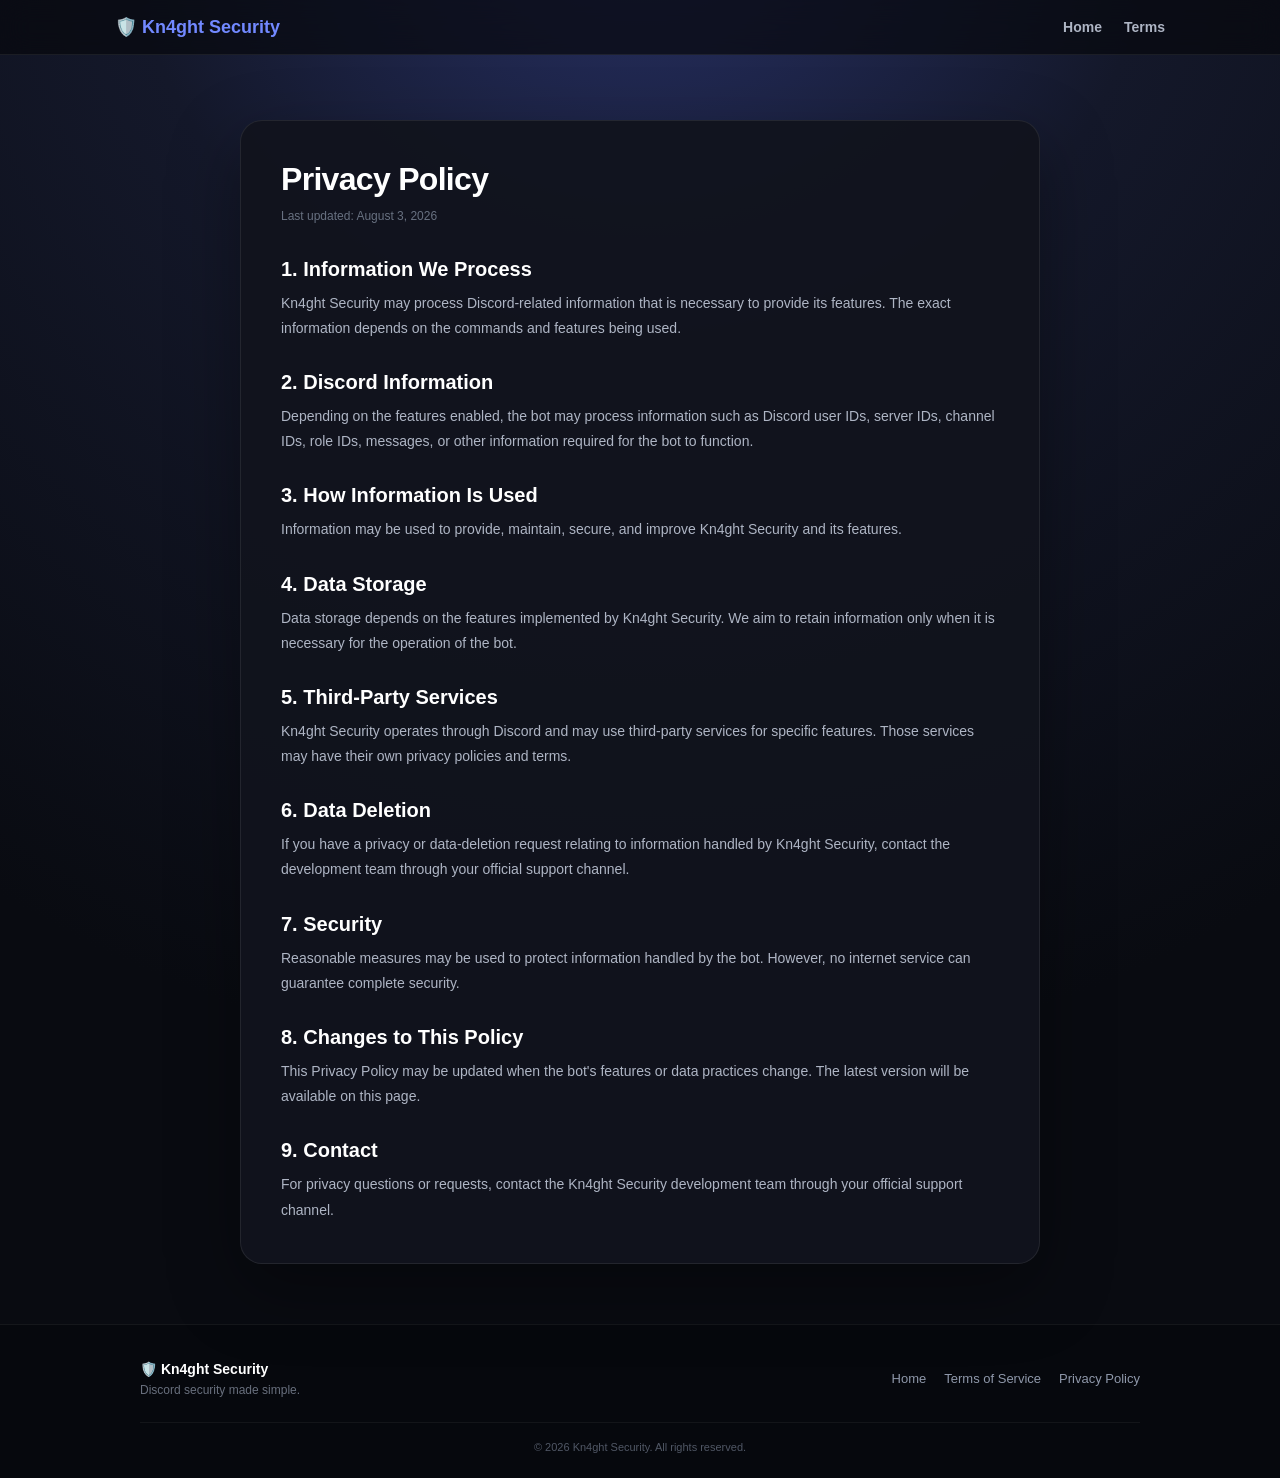
==== privacy.html @ 54e9b517 "Add files via upload" ====
<!DOCTYPE html>
<html lang="en">

<head>

  <meta charset="UTF-8">

  <meta
    name="viewport"
    content="width=device-width, initial-scale=1.0">

  <meta
    name="theme-color"
    content="#5865f2">

  <title>
    Privacy Policy - Kn4ght Security
  </title>

  <link rel="stylesheet" href="style.css">

</head>

<body>

  <!-- NAVBAR -->

  <nav>

    <div class="nav-content">

      <a
        href="index.html"
        class="logo">

        🛡️ <span>Kn4ght Security</span>

      </a>

      <div class="nav-links">

        <a href="index.html">
          Home
        </a>

        <a href="terms.html">
          Terms
        </a>

      </div>

    </div>

  </nav>


  <!-- PRIVACY POLICY -->

  <main class="legal-page">

    <article class="legal-card">

      <h1>
        Privacy Policy
      </h1>

      <p class="updated">
        Last updated: August 3, 2026
      </p>


      <h2>
        1. Information We Process
      </h2>

      <p>
        Kn4ght Security may process Discord-related
        information that is necessary to provide
        its features. The exact information depends
        on the commands and features being used.
      </p>


      <h2>
        2. Discord Information
      </h2>

      <p>
        Depending on the features enabled, the bot
        may process information such as Discord
        user IDs, server IDs, channel IDs, role IDs,
        messages, or other information required
        for the bot to function.
      </p>


      <h2>
        3. How Information Is Used
      </h2>

      <p>
        Information may be used to provide,
        maintain, secure, and improve Kn4ght
        Security and its features.
      </p>


      <h2>
        4. Data Storage
      </h2>

      <p>
        Data storage depends on the features
        implemented by Kn4ght Security. We aim
        to retain information only when it is
        necessary for the operation of the bot.
      </p>


      <h2>
        5. Third-Party Services
      </h2>

      <p>
        Kn4ght Security operates through Discord
        and may use third-party services for
        specific features. Those services may
        have their own privacy policies and
        terms.
      </p>


      <h2>
        6. Data Deletion
      </h2>

      <p>
        If you have a privacy or data-deletion
        request relating to information handled
        by Kn4ght Security, contact the development
        team through your official support channel.
      </p>


      <h2>
        7. Security
      </h2>

      <p>
        Reasonable measures may be used to protect
        information handled by the bot. However,
        no internet service can guarantee complete
        security.
      </p>


      <h2>
        8. Changes to This Policy
      </h2>

      <p>
        This Privacy Policy may be updated when
        the bot's features or data practices change.
        The latest version will be available on
        this page.
      </p>


      <h2>
        9. Contact
      </h2>

      <p>
        For privacy questions or requests, contact
        the Kn4ght Security development team through
        your official support channel.
      </p>

    </article>

  </main>


  <!-- FOOTER -->

  <footer>

    <div class="footer-content">

      <div>
        <strong>
          🛡️ Kn4ght Security
        </strong>

        <p>
          Discord security made simple.
        </p>
      </div>

      <div class="footer-links">

        <a href="index.html">
          Home
        </a>

        <a href="terms.html">
          Terms of Service
        </a>

        <a href="privacy.html">
          Privacy Policy
        </a>

      </div>

    </div>

    <div class="copyright">
      © 2026 Kn4ght Security. All rights reserved.
    </div>

  </footer>


  <script src="script.js"></script>

</body>
</html>
---- style.css ----
/* =========================
   RESET
========================= */

* {
  box-sizing: border-box;
  margin: 0;
  padding: 0;
}

html {
  scroll-behavior: smooth;
}

body {
  min-height: 100vh;

  font-family:
    Arial,
    Helvetica,
    sans-serif;

  color: #ffffff;

  background:
    radial-gradient(
      circle at 50% -10%,
      #29336b 0%,
      #14182a 30%,
      #090b11 70%
    );

  overflow-x: hidden;
}

::selection {
  background: #5865f2;
  color: #ffffff;
}


/* =========================
   NAVBAR
========================= */

nav {
  position: fixed;

  top: 0;
  left: 0;

  width: 100%;

  padding: 16px 20px;

  background: rgba(7, 9, 14, 0.72);

  backdrop-filter: blur(15px);
  -webkit-backdrop-filter: blur(15px);

  border-bottom:
    1px solid rgba(255, 255, 255, 0.07);

  z-index: 1000;

  transition:
    background 0.25s ease,
    box-shadow 0.25s ease;
}

nav.scrolled {
  background: rgba(7, 9, 14, 0.94);

  box-shadow:
    0 8px 30px rgba(0, 0, 0, 0.25);
}

.nav-content {
  width: 100%;
  max-width: 1050px;

  margin: auto;

  display: flex;

  align-items: center;
  justify-content: space-between;
}

.logo {
  color: white;

  text-decoration: none;

  font-size: 18px;
  font-weight: 800;
}

.logo span {
  color: #7289ff;
}

.nav-links {
  display: flex;

  align-items: center;

  gap: 22px;
}

.nav-links a {
  color: #aeb5c4;

  text-decoration: none;

  font-size: 14px;
  font-weight: 600;

  transition:
    color 0.2s ease;
}

.nav-links a:hover {
  color: #ffffff;
}


/* =========================
   HERO
========================= */

.hero {
  min-height: 100vh;

  padding:
    120px 20px
    80px;

  display: flex;

  align-items: center;
  justify-content: center;
}


/* =========================
   CARD
========================= */

.card {
  position: relative;

  width: 100%;
  max-width: 540px;

  padding: 45px 28px;

  text-align: center;

  background:
    linear-gradient(
      145deg,
      rgba(25, 30, 45, 0.96),
      rgba(12, 15, 22, 0.97)
    );

  border:
    1px solid rgba(255, 255, 255, 0.09);

  border-radius: 26px;

  box-shadow:
    0 30px 90px rgba(0, 0, 0, 0.5),
    0 0 50px rgba(88, 101, 242, 0.08);

  overflow: hidden;

  animation:
    cardIn 0.7s ease-out;
}

.card::before {
  content: "";

  position: absolute;

  top: -150px;
  left: 50%;

  width: 320px;
  height: 320px;

  transform: translateX(-50%);

  background:
    rgba(88, 101, 242, 0.12);

  filter: blur(70px);

  pointer-events: none;
}

@keyframes cardIn {

  from {
    opacity: 0;
    transform:
      translateY(30px)
      scale(0.97);
  }

  to {
    opacity: 1;
    transform:
      translateY(0)
      scale(1);
  }

}


/* =========================
   BOT IMAGE
========================= */

.bot-icon {
  position: relative;

  width: 120px;
  height: 120px;

  margin:
    0 auto
    16px;

  border-radius: 50%;

  overflow: hidden;

  background: #151925;

  border:
    4px solid #5865f2;

  box-shadow:
    0 0 0 6px rgba(88, 101, 242, 0.08),
    0 0 40px rgba(88, 101, 242, 0.42);

  animation:
    floating 3s ease-in-out infinite;
}

.bot-icon img {
  display: block;

  width: 100%;
  height: 100%;

  object-fit: cover;

  border-radius: 50%;
}

@keyframes floating {

  0%,
  100% {
    transform: translateY(0);
  }

  50% {
    transform: translateY(-7px);
  }

}


/* =========================
   STATUS
========================= */

.status {
  position: relative;

  display: inline-flex;

  align-items: center;

  gap: 7px;

  margin-bottom: 12px;

  padding:
    6px 11px;

  border-radius: 50px;

  background:
    rgba(35, 197, 94, 0.09);

  border:
    1px solid rgba(35, 197, 94, 0.16);

  color: #8ee6aa;

  font-size: 12px;
  font-weight: 700;
}

.status-dot {
  width: 7px;
  height: 7px;

  border-radius: 50%;

  background: #23c55e;

  box-shadow:
    0 0 8px rgba(35, 197, 94, 0.8);
}


/* =========================
   TEXT
========================= */

h1 {
  position: relative;

  margin-bottom: 12px;

  font-size: 32px;

  font-weight: 800;

  letter-spacing: -0.7px;
}

.description {
  position: relative;

  max-width: 430px;

  margin:
    0 auto
    28px;

  color: #aeb5c4;

  font-size: 15px;

  line-height: 1.7;
}


/* =========================
   INVITE BUTTON
========================= */

.invite-btn {
  position: relative;

  display: flex;

  width: 100%;
  min-height: 55px;

  align-items: center;
  justify-content: center;

  padding:
    15px 20px;

  border-radius: 13px;

  background:
    linear-gradient(
      135deg,
      #7280ff,
      #5865f2
    );

  color: #ffffff;

  text-decoration: none;

  font-size: 16px;
  font-weight: 800;

  box-shadow:
    0 10px 30px
    rgba(88, 101, 242, 0.27);

  transition:
    transform 0.2s ease,
    box-shadow 0.2s ease,
    filter 0.2s ease;
}

.invite-btn:hover {
  transform: translateY(-3px);

  filter: brightness(1.08);

  box-shadow:
    0 16px 40px
    rgba(88, 101, 242, 0.4);
}

.invite-btn:active {
  transform: scale(0.97);
}


/* =========================
   FEATURES
========================= */

.features {
  position: relative;

  margin-top: 28px;

  display: grid;

  grid-template-columns:
    repeat(2, 1fr);

  gap: 10px;
}

.feature {
  display: flex;

  align-items: center;

  gap: 11px;

  min-height: 65px;

  padding: 12px;

  text-align: left;

  background:
    rgba(255, 255, 255, 0.035);

  border:
    1px solid rgba(255, 255, 255, 0.06);

  border-radius: 12px;

  transition:
    transform 0.2s ease,
    background 0.2s ease,
    border-color 0.2s ease;
}

.feature:hover {
  transform: translateY(-3px);

  background:
    rgba(88, 101, 242, 0.08);

  border-color:
    rgba(88, 101, 242, 0.25);
}

.feature-icon {
  width: 38px;
  height: 38px;

  flex-shrink: 0;

  display: flex;

  align-items: center;
  justify-content: center;

  border-radius: 10px;

  background:
    rgba(88, 101, 242, 0.1);

  font-size: 18px;
}

.feature strong {
  display: block;

  color: #ffffff;

  font-size: 13px;
}

.feature small {
  display: block;

  margin-top: 4px;

  color: #777f91;

  font-size: 11px;
}


/* =========================
   ABOUT
========================= */

.about {
  min-height: 75vh;

  padding:
    100px 20px;

  display: flex;

  align-items: center;
  justify-content: center;
}

.about-card {
  width: 100%;
  max-width: 720px;

  padding: 45px 35px;

  text-align: center;

  background:
    rgba(17, 20, 29, 0.78);

  border:
    1px solid rgba(255, 255, 255, 0.07);

  border-radius: 22px;

  box-shadow:
    0 25px 70px
    rgba(0, 0, 0, 0.3);
}

.section-label {
  display: inline-block;

  margin-bottom: 12px;

  color: #7280ff;

  font-size: 12px;
  font-weight: 800;

  letter-spacing: 2px;
}

.about-card h2 {
  margin-bottom: 15px;

  font-size: 28px;
}

.about-card p {
  max-width: 600px;

  margin: auto;

  color: #aeb5c4;

  font-size: 15px;

  line-height: 1.8;
}

.secondary-btn {
  display: inline-flex;

  margin-top: 25px;

  padding:
    12px 20px;

  border:
    1px solid rgba(88, 101, 242, 0.35);

  border-radius: 10px;

  color: #aeb7ff;

  text-decoration: none;

  font-size: 14px;
  font-weight: 700;

  transition:
    background 0.2s ease,
    transform 0.2s ease;
}

.secondary-btn:hover {
  background:
    rgba(88, 101, 242, 0.1);

  transform: translateY(-2px);
}


/* =========================
   FOOTER
========================= */

footer {
  padding:
    35px 20px
    25px;

  border-top:
    1px solid rgba(255, 255, 255, 0.06);

  background:
    rgba(5, 7, 11, 0.65);
}

.footer-content {
  width: 100%;
  max-width: 1000px;

  margin: auto;

  display: flex;

  align-items: center;
  justify-content: space-between;

  gap: 20px;
}

.footer-content strong {
  font-size: 14px;
}

.footer-content p {
  margin-top: 5px;

  color: #686f7d;

  font-size: 12px;
}

.footer-links {
  display: flex;

  gap: 18px;
}

.footer-links a {
  color: #8f98aa;

  text-decoration: none;

  font-size: 13px;

  transition:
    color 0.2s ease;
}

.footer-links a:hover {
  color: #7289ff;
}

.copyright {
  max-width: 1000px;

  margin:
    25px auto
    0;

  padding-top: 18px;

  border-top:
    1px solid rgba(255, 255, 255, 0.05);

  color: #505765;

  font-size: 11px;

  text-align: center;
}


/* =========================
   LEGAL PAGES
========================= */

.legal-page {
  min-height: 100vh;

  padding:
    120px 20px
    60px;

  display: flex;

  justify-content: center;
}

.legal-card {
  width: 100%;
  max-width: 800px;

  padding: 40px;

  background:
    rgba(17, 20, 29, 0.94);

  border:
    1px solid rgba(255, 255, 255, 0.08);

  border-radius: 22px;

  box-shadow:
    0 25px 70px
    rgba(0, 0, 0, 0.35);

  animation:
    cardIn 0.6s ease-out;
}

.legal-card h1 {
  margin-bottom: 8px;
}

.legal-card h2 {
  margin-top: 30px;

  margin-bottom: 10px;

  font-size: 20px;
}

.legal-card p {
  color: #aeb5c4;

  font-size: 14px;

  line-height: 1.8;
}

.updated {
  color: #687181 !important;

  font-size: 12px !important;
}


/* =========================
   MOBILE
========================= */

@media (max-width: 650px) {

  .nav-content {
    justify-content: center;
  }

  .nav-links {
    display: none;
  }

  .logo {
    font-size: 17px;
  }

  .hero {
    padding:
      100px 15px
      55px;
  }

  .card {
    padding:
      35px 18px;
  }

  .bot-icon {
    width: 105px;
    height: 105px;
  }

  h1 {
    font-size: 27px;
  }

  .description {
    font-size: 14px;
  }

  .features {
    grid-template-columns: 1fr;
  }

  .feature {
    min-height: 58px;
  }

  .about {
    padding:
      70px 15px;
  }

  .about-card {
    padding:
      30px 20px;
  }

  .about-card h2 {
    font-size: 24px;
  }

  .footer-content {
    flex-direction: column;

    text-align: center;
  }

  .footer-links {
    flex-wrap: wrap;

    justify-content: center;
  }

  .legal-page {
    padding:
      100px 15px
      40px;
  }

  .legal-card {
    padding:
      28px 20px;
  }

  .legal-card h1 {
    font-size: 26px;
  }

}


/* =========================
   REDUCED MOTION
========================= */

@media (prefers-reduced-motion: reduce) {

  html {
    scroll-behavior: auto;
  }

  *,
  *::before,
  *::after {
    animation-duration: 0.01ms !important;

    animation-iteration-count: 1 !important;

    transition-duration: 0.01ms !important;
  }

}
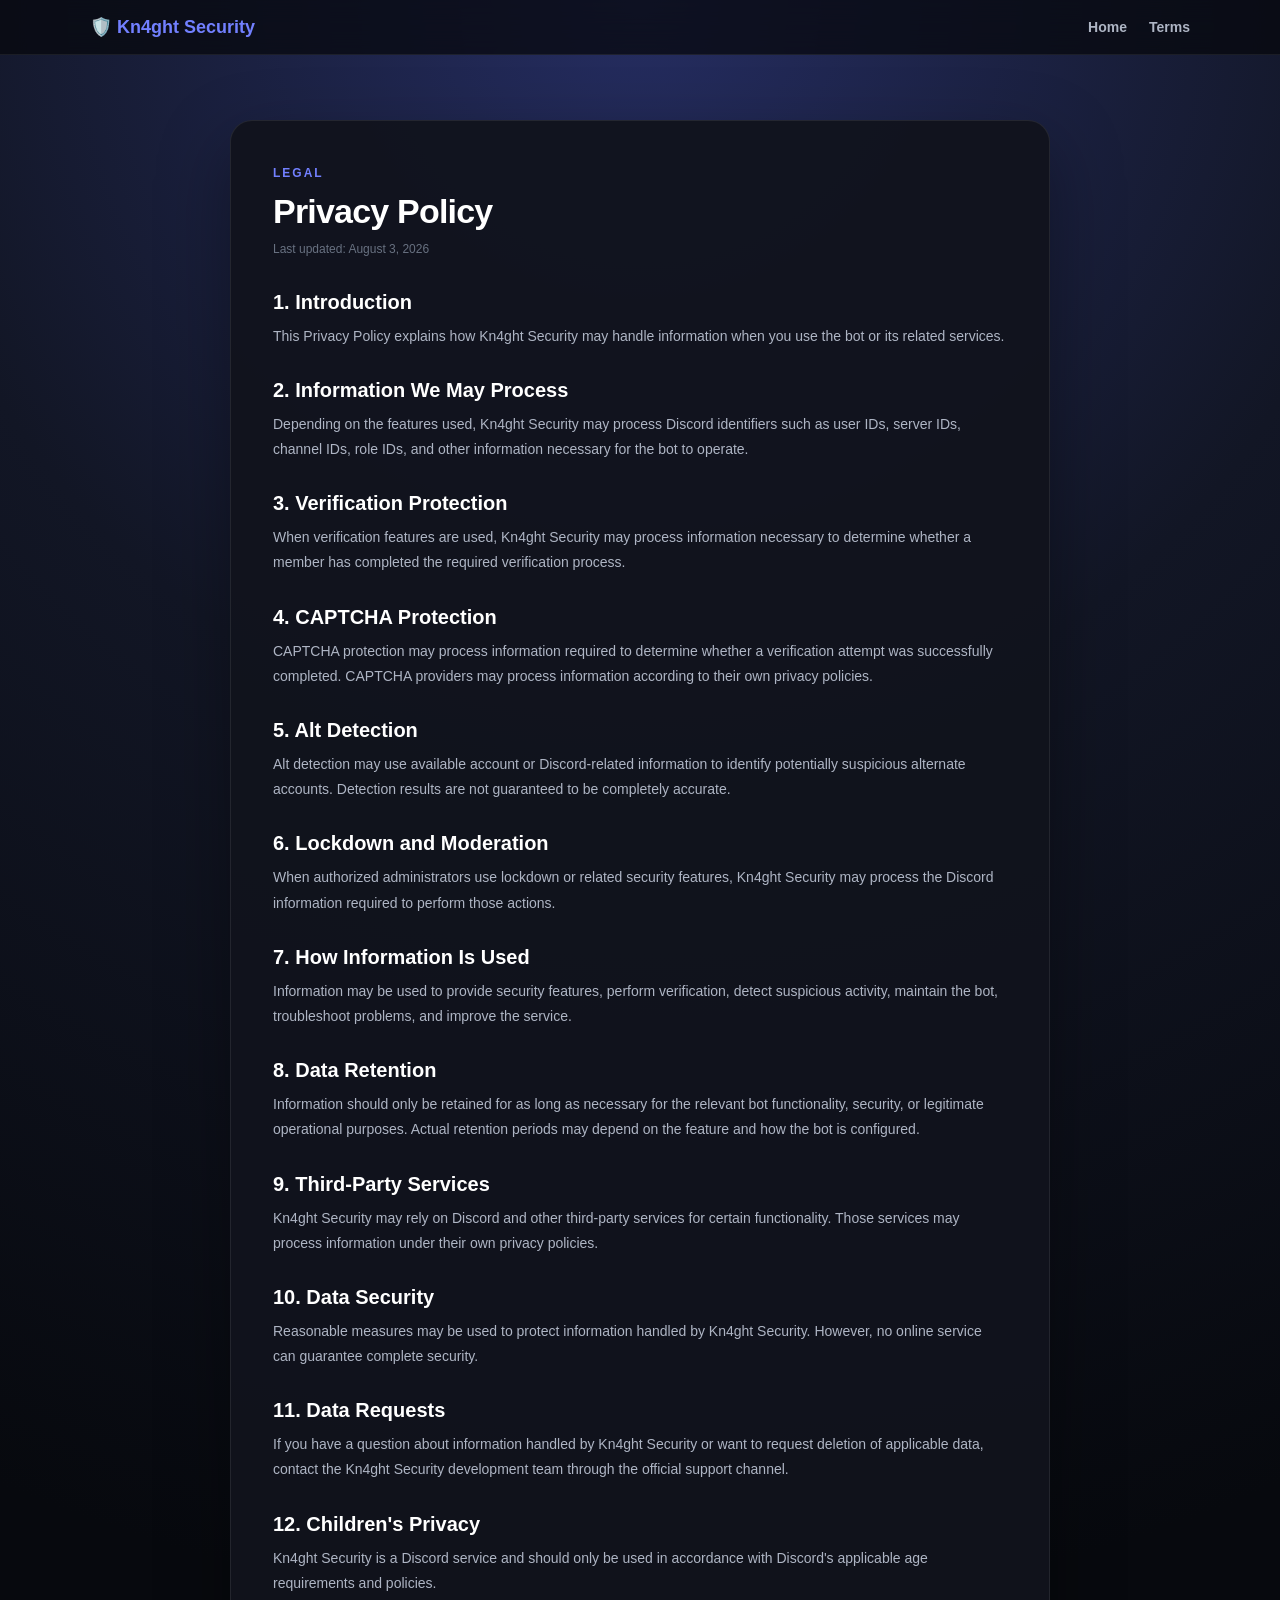
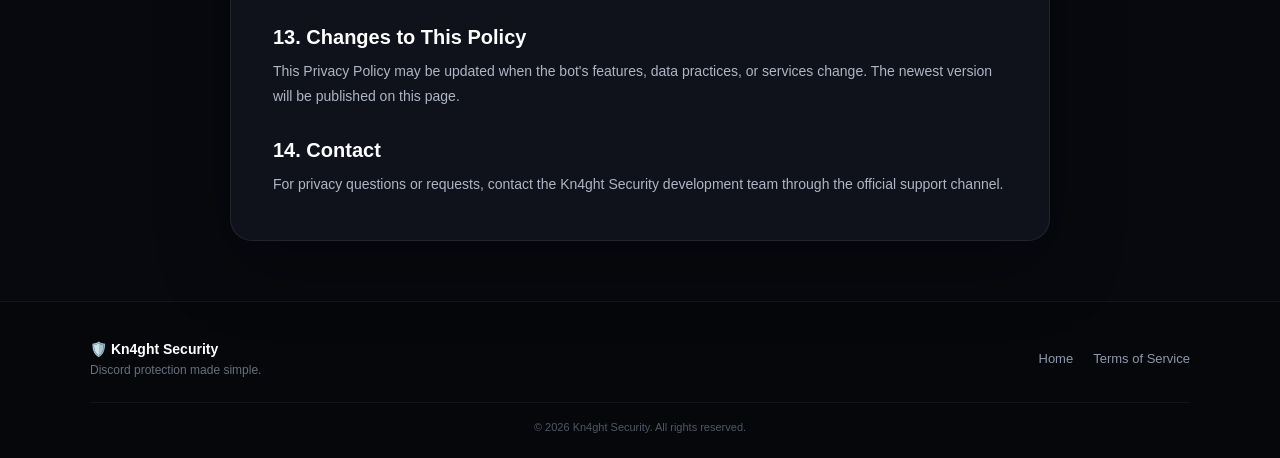
==== commit d90b6092: "Add files via upload" ====
--- a/privacy.html
+++ b/privacy.html
@@ -2,7 +2,6 @@
 <html lang="en">
 
 <head>
-
   <meta charset="UTF-8">
 
   <meta
@@ -13,19 +12,20 @@
     name="theme-color"
     content="#5865f2">
 
-  <title>
-    Privacy Policy - Kn4ght Security
-  </title>
+  <meta
+    name="description"
+    content="Privacy Policy for Kn4ght Security.">
+
+  <title>Privacy Policy | Kn4ght Security</title>
 
   <link rel="stylesheet" href="style.css">
-
 </head>
 
 <body>
 
   <!-- NAVBAR -->
 
-  <nav>
+  <nav id="navbar">
 
     <div class="nav-content">
 
@@ -60,6 +60,10 @@
 
     <article class="legal-card">
 
+      <span class="section-label">
+        LEGAL
+      </span>
+
       <h1>
         Privacy Policy
       </h1>
@@ -70,110 +74,181 @@
 
 
       <h2>
-        1. Information We Process
-      </h2>
-
-      <p>
-        Kn4ght Security may process Discord-related
-        information that is necessary to provide
-        its features. The exact information depends
-        on the commands and features being used.
-      </p>
-
-
-      <h2>
-        2. Discord Information
-      </h2>
-
-      <p>
-        Depending on the features enabled, the bot
-        may process information such as Discord
-        user IDs, server IDs, channel IDs, role IDs,
-        messages, or other information required
-        for the bot to function.
-      </p>
-
-
-      <h2>
-        3. How Information Is Used
-      </h2>
-
-      <p>
-        Information may be used to provide,
-        maintain, secure, and improve Kn4ght
-        Security and its features.
-      </p>
-
-
-      <h2>
-        4. Data Storage
-      </h2>
-
-      <p>
-        Data storage depends on the features
-        implemented by Kn4ght Security. We aim
-        to retain information only when it is
-        necessary for the operation of the bot.
-      </p>
-
-
-      <h2>
-        5. Third-Party Services
-      </h2>
-
-      <p>
-        Kn4ght Security operates through Discord
-        and may use third-party services for
-        specific features. Those services may
-        have their own privacy policies and
-        terms.
-      </p>
-
-
-      <h2>
-        6. Data Deletion
-      </h2>
-
-      <p>
-        If you have a privacy or data-deletion
-        request relating to information handled
-        by Kn4ght Security, contact the development
-        team through your official support channel.
-      </p>
-
-
-      <h2>
-        7. Security
-      </h2>
-
-      <p>
-        Reasonable measures may be used to protect
-        information handled by the bot. However,
-        no internet service can guarantee complete
-        security.
-      </p>
-
-
-      <h2>
-        8. Changes to This Policy
+        1. Introduction
+      </h2>
+
+      <p>
+        This Privacy Policy explains how
+        Kn4ght Security may handle information
+        when you use the bot or its related
+        services.
+      </p>
+
+
+      <h2>
+        2. Information We May Process
+      </h2>
+
+      <p>
+        Depending on the features used,
+        Kn4ght Security may process Discord
+        identifiers such as user IDs, server
+        IDs, channel IDs, role IDs, and other
+        information necessary for the bot to
+        operate.
+      </p>
+
+
+      <h2>
+        3. Verification Protection
+      </h2>
+
+      <p>
+        When verification features are used,
+        Kn4ght Security may process information
+        necessary to determine whether a member
+        has completed the required verification
+        process.
+      </p>
+
+
+      <h2>
+        4. CAPTCHA Protection
+      </h2>
+
+      <p>
+        CAPTCHA protection may process
+        information required to determine
+        whether a verification attempt was
+        successfully completed. CAPTCHA
+        providers may process information
+        according to their own privacy policies.
+      </p>
+
+
+      <h2>
+        5. Alt Detection
+      </h2>
+
+      <p>
+        Alt detection may use available account
+        or Discord-related information to identify
+        potentially suspicious alternate accounts.
+        Detection results are not guaranteed to
+        be completely accurate.
+      </p>
+
+
+      <h2>
+        6. Lockdown and Moderation
+      </h2>
+
+      <p>
+        When authorized administrators use
+        lockdown or related security features,
+        Kn4ght Security may process the Discord
+        information required to perform those
+        actions.
+      </p>
+
+
+      <h2>
+        7. How Information Is Used
+      </h2>
+
+      <p>
+        Information may be used to provide
+        security features, perform verification,
+        detect suspicious activity, maintain
+        the bot, troubleshoot problems, and
+        improve the service.
+      </p>
+
+
+      <h2>
+        8. Data Retention
+      </h2>
+
+      <p>
+        Information should only be retained for
+        as long as necessary for the relevant
+        bot functionality, security, or legitimate
+        operational purposes. Actual retention
+        periods may depend on the feature and
+        how the bot is configured.
+      </p>
+
+
+      <h2>
+        9. Third-Party Services
+      </h2>
+
+      <p>
+        Kn4ght Security may rely on Discord and
+        other third-party services for certain
+        functionality. Those services may process
+        information under their own privacy
+        policies.
+      </p>
+
+
+      <h2>
+        10. Data Security
+      </h2>
+
+      <p>
+        Reasonable measures may be used to
+        protect information handled by
+        Kn4ght Security. However, no online
+        service can guarantee complete security.
+      </p>
+
+
+      <h2>
+        11. Data Requests
+      </h2>
+
+      <p>
+        If you have a question about information
+        handled by Kn4ght Security or want to
+        request deletion of applicable data,
+        contact the Kn4ght Security development
+        team through the official support channel.
+      </p>
+
+
+      <h2>
+        12. Children's Privacy
+      </h2>
+
+      <p>
+        Kn4ght Security is a Discord service and
+        should only be used in accordance with
+        Discord's applicable age requirements
+        and policies.
+      </p>
+
+
+      <h2>
+        13. Changes to This Policy
       </h2>
 
       <p>
         This Privacy Policy may be updated when
-        the bot's features or data practices change.
-        The latest version will be available on
-        this page.
-      </p>
-
-
-      <h2>
-        9. Contact
-      </h2>
-
-      <p>
-        For privacy questions or requests, contact
-        the Kn4ght Security development team through
-        your official support channel.
+        the bot's features, data practices, or
+        services change. The newest version will
+        be published on this page.
+      </p>
+
+
+      <h2>
+        14. Contact
+      </h2>
+
+      <p>
+        For privacy questions or requests,
+        contact the Kn4ght Security development
+        team through the official support channel.
       </p>
 
     </article>
@@ -188,14 +263,17 @@
     <div class="footer-content">
 
       <div>
+
         <strong>
           🛡️ Kn4ght Security
         </strong>
 
         <p>
-          Discord security made simple.
+          Discord protection made simple.
         </p>
+
       </div>
+
 
       <div class="footer-links">
 
@@ -207,16 +285,14 @@
           Terms of Service
         </a>
 
-        <a href="privacy.html">
-          Privacy Policy
-        </a>
-
       </div>
 
     </div>
 
+
     <div class="copyright">
-      © 2026 Kn4ght Security. All rights reserved.
+      © 2026 Kn4ght Security.
+      All rights reserved.
     </div>
 
   </footer>
@@ -225,4 +301,5 @@
   <script src="script.js"></script>
 
 </body>
+
 </html>
--- a/style.css
+++ b/style.css
@@ -14,20 +14,16 @@
 
 body {
   min-height: 100vh;
-
-  font-family:
-    Arial,
-    Helvetica,
-    sans-serif;
+  font-family: Arial, Helvetica, sans-serif;
 
   color: #ffffff;
 
   background:
     radial-gradient(
-      circle at 50% -10%,
-      #29336b 0%,
-      #14182a 30%,
-      #090b11 70%
+      circle at 50% 0%,
+      #252d61 0%,
+      #121625 35%,
+      #07090e 75%
     );
 
   overflow-x: hidden;
@@ -35,7 +31,7 @@
 
 ::selection {
   background: #5865f2;
-  color: #ffffff;
+  color: white;
 }
 
 
@@ -45,7 +41,6 @@
 
 nav {
   position: fixed;
-
   top: 0;
   left: 0;
 
@@ -53,13 +48,12 @@
 
   padding: 16px 20px;
 
-  background: rgba(7, 9, 14, 0.72);
-
-  backdrop-filter: blur(15px);
-  -webkit-backdrop-filter: blur(15px);
-
-  border-bottom:
-    1px solid rgba(255, 255, 255, 0.07);
+  background: rgba(7, 9, 14, 0.75);
+
+  backdrop-filter: blur(16px);
+  -webkit-backdrop-filter: blur(16px);
+
+  border-bottom: 1px solid rgba(255, 255, 255, 0.07);
 
   z-index: 1000;
 
@@ -69,15 +63,15 @@
 }
 
 nav.scrolled {
-  background: rgba(7, 9, 14, 0.94);
+  background: rgba(7, 9, 14, 0.95);
 
   box-shadow:
-    0 8px 30px rgba(0, 0, 0, 0.25);
+    0 8px 30px rgba(0, 0, 0, 0.3);
 }
 
 .nav-content {
   width: 100%;
-  max-width: 1050px;
+  max-width: 1100px;
 
   margin: auto;
 
@@ -97,7 +91,7 @@
 }
 
 .logo span {
-  color: #7289ff;
+  color: #7280ff;
 }
 
 .nav-links {
@@ -121,7 +115,7 @@
 }
 
 .nav-links a:hover {
-  color: #ffffff;
+  color: white;
 }
 
 
@@ -144,24 +138,24 @@
 
 
 /* =========================
-   CARD
+   HERO CARD
 ========================= */
 
 .card {
   position: relative;
 
   width: 100%;
-  max-width: 540px;
-
-  padding: 45px 28px;
+  max-width: 560px;
+
+  padding: 48px 30px;
 
   text-align: center;
 
   background:
     linear-gradient(
       145deg,
-      rgba(25, 30, 45, 0.96),
-      rgba(12, 15, 22, 0.97)
+      rgba(25, 30, 47, 0.97),
+      rgba(11, 14, 21, 0.97)
     );
 
   border:
@@ -171,7 +165,7 @@
 
   box-shadow:
     0 30px 90px rgba(0, 0, 0, 0.5),
-    0 0 50px rgba(88, 101, 242, 0.08);
+    0 0 50px rgba(88, 101, 242, 0.1);
 
   overflow: hidden;
 
@@ -184,18 +178,18 @@
 
   position: absolute;
 
-  top: -150px;
+  top: -170px;
   left: 50%;
 
-  width: 320px;
-  height: 320px;
+  width: 350px;
+  height: 350px;
 
   transform: translateX(-50%);
 
   background:
-    rgba(88, 101, 242, 0.12);
-
-  filter: blur(70px);
+    rgba(88, 101, 242, 0.13);
+
+  filter: blur(75px);
 
   pointer-events: none;
 }
@@ -204,6 +198,7 @@
 
   from {
     opacity: 0;
+
     transform:
       translateY(30px)
       scale(0.97);
@@ -211,6 +206,7 @@
 
   to {
     opacity: 1;
+
     transform:
       translateY(0)
       scale(1);
@@ -226,12 +222,12 @@
 .bot-icon {
   position: relative;
 
-  width: 120px;
-  height: 120px;
+  width: 125px;
+  height: 125px;
 
   margin:
     0 auto
-    16px;
+    18px;
 
   border-radius: 50%;
 
@@ -244,7 +240,7 @@
 
   box-shadow:
     0 0 0 6px rgba(88, 101, 242, 0.08),
-    0 0 40px rgba(88, 101, 242, 0.42);
+    0 0 40px rgba(88, 101, 242, 0.45);
 
   animation:
     floating 3s ease-in-out infinite;
@@ -280,18 +276,16 @@
 ========================= */
 
 .status {
-  position: relative;
-
   display: inline-flex;
 
   align-items: center;
 
   gap: 7px;
 
-  margin-bottom: 12px;
+  margin-bottom: 13px;
 
   padding:
-    6px 11px;
+    6px 12px;
 
   border-radius: 50px;
 
@@ -299,7 +293,7 @@
     rgba(35, 197, 94, 0.09);
 
   border:
-    1px solid rgba(35, 197, 94, 0.16);
+    1px solid rgba(35, 197, 94, 0.17);
 
   color: #8ee6aa;
 
@@ -316,40 +310,42 @@
   background: #23c55e;
 
   box-shadow:
-    0 0 8px rgba(35, 197, 94, 0.8);
-}
-
-
-/* =========================
-   TEXT
+    0 0 9px rgba(35, 197, 94, 0.8);
+}
+
+
+/* =========================
+   HERO TEXT
 ========================= */
 
 h1 {
   position: relative;
 
-  margin-bottom: 12px;
-
-  font-size: 32px;
+  margin-bottom: 13px;
+
+  font-size: 34px;
+
+  line-height: 1.15;
 
   font-weight: 800;
 
-  letter-spacing: -0.7px;
+  letter-spacing: -0.8px;
 }
 
 .description {
   position: relative;
 
-  max-width: 430px;
+  max-width: 450px;
 
   margin:
     0 auto
-    28px;
+    30px;
 
   color: #aeb5c4;
 
   font-size: 15px;
 
-  line-height: 1.7;
+  line-height: 1.75;
 }
 
 
@@ -363,7 +359,7 @@
   display: flex;
 
   width: 100%;
-  min-height: 55px;
+  min-height: 56px;
 
   align-items: center;
   justify-content: center;
@@ -380,7 +376,7 @@
       #5865f2
     );
 
-  color: #ffffff;
+  color: white;
 
   text-decoration: none;
 
@@ -388,8 +384,7 @@
   font-weight: 800;
 
   box-shadow:
-    0 10px 30px
-    rgba(88, 101, 242, 0.27);
+    0 10px 30px rgba(88, 101, 242, 0.3);
 
   transition:
     transform 0.2s ease,
@@ -403,8 +398,7 @@
   filter: brightness(1.08);
 
   box-shadow:
-    0 16px 40px
-    rgba(88, 101, 242, 0.4);
+    0 16px 42px rgba(88, 101, 242, 0.42);
 }
 
 .invite-btn:active {
@@ -413,94 +407,137 @@
 
 
 /* =========================
-   FEATURES
-========================= */
-
-.features {
-  position: relative;
-
-  margin-top: 28px;
-
+   FEATURES SECTION
+========================= */
+
+.features-section {
+  max-width: 1100px;
+
+  margin: auto;
+
+  padding:
+    100px 20px
+    120px;
+}
+
+.section-heading {
+  max-width: 650px;
+
+  margin:
+    0 auto
+    50px;
+
+  text-align: center;
+}
+
+.section-label {
+  display: inline-block;
+
+  margin-bottom: 12px;
+
+  color: #7280ff;
+
+  font-size: 12px;
+  font-weight: 800;
+
+  letter-spacing: 2px;
+}
+
+.section-heading h2 {
+  margin-bottom: 14px;
+
+  font-size: 32px;
+
+  letter-spacing: -0.5px;
+}
+
+.section-heading p {
+  color: #8f98aa;
+
+  font-size: 15px;
+
+  line-height: 1.7;
+}
+
+
+/* =========================
+   FEATURE GRID
+========================= */
+
+.features-grid {
   display: grid;
 
   grid-template-columns:
-    repeat(2, 1fr);
-
-  gap: 10px;
-}
-
-.feature {
-  display: flex;
-
-  align-items: center;
-
-  gap: 11px;
-
-  min-height: 65px;
-
-  padding: 12px;
-
-  text-align: left;
-
-  background:
-    rgba(255, 255, 255, 0.035);
+    repeat(3, 1fr);
+
+  gap: 16px;
+}
+
+.feature-card {
+  padding: 27px 22px;
+
+  background:
+    rgba(18, 22, 32, 0.8);
 
   border:
-    1px solid rgba(255, 255, 255, 0.06);
-
-  border-radius: 12px;
+    1px solid rgba(255, 255, 255, 0.07);
+
+  border-radius: 18px;
 
   transition:
-    transform 0.2s ease,
-    background 0.2s ease,
-    border-color 0.2s ease;
-}
-
-.feature:hover {
-  transform: translateY(-3px);
-
-  background:
-    rgba(88, 101, 242, 0.08);
+    transform 0.25s ease,
+    border-color 0.25s ease,
+    background 0.25s ease,
+    box-shadow 0.25s ease;
+}
+
+.feature-card:hover {
+  transform: translateY(-6px);
+
+  background:
+    rgba(25, 30, 45, 0.9);
 
   border-color:
-    rgba(88, 101, 242, 0.25);
+    rgba(88, 101, 242, 0.3);
+
+  box-shadow:
+    0 18px 40px rgba(0, 0, 0, 0.25);
 }
 
 .feature-icon {
-  width: 38px;
-  height: 38px;
-
-  flex-shrink: 0;
+  width: 48px;
+  height: 48px;
+
+  margin-bottom: 18px;
 
   display: flex;
 
   align-items: center;
   justify-content: center;
 
-  border-radius: 10px;
+  border-radius: 13px;
 
   background:
     rgba(88, 101, 242, 0.1);
 
-  font-size: 18px;
-}
-
-.feature strong {
-  display: block;
-
-  color: #ffffff;
+  border:
+    1px solid rgba(88, 101, 242, 0.12);
+
+  font-size: 22px;
+}
+
+.feature-card h3 {
+  margin-bottom: 9px;
+
+  font-size: 17px;
+}
+
+.feature-card p {
+  color: #858e9f;
 
   font-size: 13px;
-}
-
-.feature small {
-  display: block;
-
-  margin-top: 4px;
-
-  color: #777f91;
-
-  font-size: 11px;
+
+  line-height: 1.7;
 }
 
 
@@ -509,7 +546,7 @@
 ========================= */
 
 .about {
-  min-height: 75vh;
+  min-height: 70vh;
 
   padding:
     100px 20px;
@@ -522,14 +559,14 @@
 
 .about-card {
   width: 100%;
-  max-width: 720px;
-
-  padding: 45px 35px;
+  max-width: 760px;
+
+  padding: 48px 35px;
 
   text-align: center;
 
   background:
-    rgba(17, 20, 29, 0.78);
+    rgba(17, 20, 29, 0.82);
 
   border:
     1px solid rgba(255, 255, 255, 0.07);
@@ -537,31 +574,17 @@
   border-radius: 22px;
 
   box-shadow:
-    0 25px 70px
-    rgba(0, 0, 0, 0.3);
-}
-
-.section-label {
-  display: inline-block;
-
-  margin-bottom: 12px;
-
-  color: #7280ff;
-
-  font-size: 12px;
-  font-weight: 800;
-
-  letter-spacing: 2px;
+    0 25px 70px rgba(0, 0, 0, 0.3);
 }
 
 .about-card h2 {
-  margin-bottom: 15px;
-
-  font-size: 28px;
+  margin-bottom: 16px;
+
+  font-size: 30px;
 }
 
 .about-card p {
-  max-width: 600px;
+  max-width: 620px;
 
   margin: auto;
 
@@ -575,10 +598,10 @@
 .secondary-btn {
   display: inline-flex;
 
-  margin-top: 25px;
+  margin-top: 27px;
 
   padding:
-    12px 20px;
+    12px 22px;
 
   border:
     1px solid rgba(88, 101, 242, 0.35);
@@ -611,19 +634,19 @@
 
 footer {
   padding:
-    35px 20px
+    38px 20px
     25px;
+
+  background:
+    rgba(5, 7, 11, 0.7);
 
   border-top:
     1px solid rgba(255, 255, 255, 0.06);
-
-  background:
-    rgba(5, 7, 11, 0.65);
 }
 
 .footer-content {
   width: 100%;
-  max-width: 1000px;
+  max-width: 1100px;
 
   margin: auto;
 
@@ -650,7 +673,9 @@
 .footer-links {
   display: flex;
 
-  gap: 18px;
+  gap: 20px;
+
+  flex-wrap: wrap;
 }
 
 .footer-links a {
@@ -660,8 +685,7 @@
 
   font-size: 13px;
 
-  transition:
-    color 0.2s ease;
+  transition: color 0.2s ease;
 }
 
 .footer-links a:hover {
@@ -669,7 +693,7 @@
 }
 
 .copyright {
-  max-width: 1000px;
+  max-width: 1100px;
 
   margin:
     25px auto
@@ -682,9 +706,9 @@
 
   color: #505765;
 
+  text-align: center;
+
   font-size: 11px;
-
-  text-align: center;
 }
 
 
@@ -706,12 +730,12 @@
 
 .legal-card {
   width: 100%;
-  max-width: 800px;
-
-  padding: 40px;
-
-  background:
-    rgba(17, 20, 29, 0.94);
+  max-width: 820px;
+
+  padding: 42px;
+
+  background:
+    rgba(17, 20, 29, 0.95);
 
   border:
     1px solid rgba(255, 255, 255, 0.08);
@@ -719,8 +743,7 @@
   border-radius: 22px;
 
   box-shadow:
-    0 25px 70px
-    rgba(0, 0, 0, 0.35);
+    0 25px 70px rgba(0, 0, 0, 0.35);
 
   animation:
     cardIn 0.6s ease-out;
@@ -757,7 +780,21 @@
    MOBILE
 ========================= */
 
-@media (max-width: 650px) {
+@media (max-width: 800px) {
+
+  .features-grid {
+    grid-template-columns:
+      repeat(2, 1fr);
+  }
+
+}
+
+@media (max-width: 600px) {
+
+  nav {
+    padding:
+      14px 16px;
+  }
 
   .nav-content {
     justify-content: center;
@@ -774,12 +811,12 @@
   .hero {
     padding:
       100px 15px
-      55px;
+      60px;
   }
 
   .card {
     padding:
-      35px 18px;
+      38px 18px;
   }
 
   .bot-icon {
@@ -788,19 +825,25 @@
   }
 
   h1 {
-    font-size: 27px;
+    font-size: 28px;
   }
 
   .description {
     font-size: 14px;
   }
 
-  .features {
+  .features-section {
+    padding:
+      75px 15px
+      90px;
+  }
+
+  .section-heading h2 {
+    font-size: 27px;
+  }
+
+  .features-grid {
     grid-template-columns: 1fr;
-  }
-
-  .feature {
-    min-height: 58px;
   }
 
   .about {
@@ -810,11 +853,11 @@
 
   .about-card {
     padding:
-      30px 20px;
+      32px 20px;
   }
 
   .about-card h2 {
-    font-size: 24px;
+    font-size: 25px;
   }
 
   .footer-content {
@@ -824,8 +867,6 @@
   }
 
   .footer-links {
-    flex-wrap: wrap;
-
     justify-content: center;
   }
 
@@ -841,15 +882,10 @@
   }
 
   .legal-card h1 {
-    font-size: 26px;
-  }
-
-}
-
-
-/* =========================
-   REDUCED MOTION
-========================= */
+    font-size: 27px;
+  }
+
+}
 
 @media (prefers-reduced-motion: reduce) {
 
@@ -860,11 +896,8 @@
   *,
   *::before,
   *::after {
-    animation-duration: 0.01ms !important;
-
-    animation-iteration-count: 1 !important;
-
-    transition-duration: 0.01ms !important;
+    animation: none !important;
+    transition: none !important;
   }
 
 }
